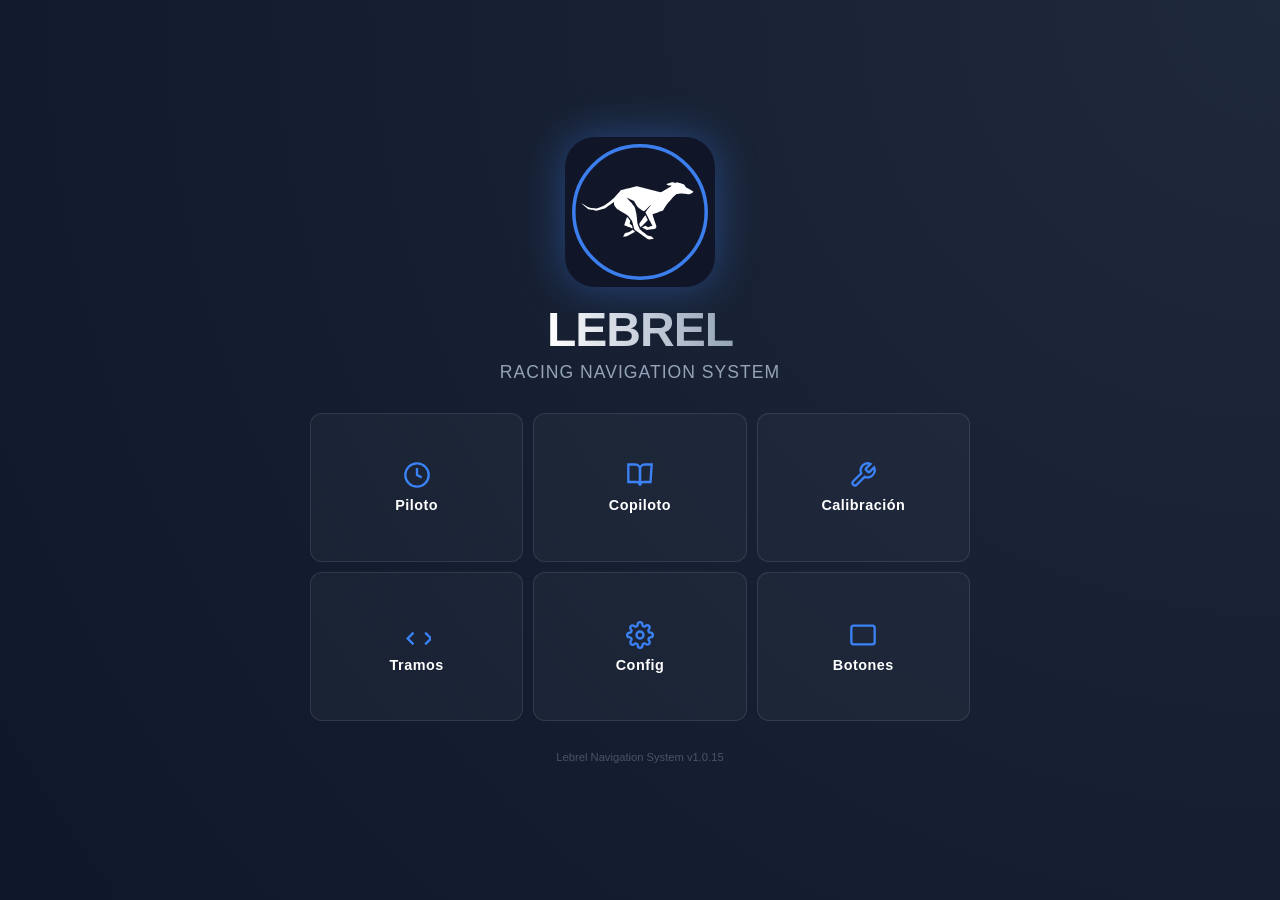
==== 2_APP/index.html @ ae7b4a0f "feat: initialize core application infrastructure and UI structure with essential navigation, telemet" ====
<!DOCTYPE html>
<html lang="es">

<head>
    <meta charset="UTF-8">
    <meta name="viewport" content="width=device-width, initial-scale=1.0">
    <title>Lebrel - Sistema de Navegación de Rally</title>
    <link rel="manifest" href="manifest.json">
    <link rel="stylesheet" href="css/style.css?v=17">
</head>

<body class="dark-theme">
    <!-- Contenedor para el header (oculto en el inicio pero necesario para el router) -->
    <div id="header-container" style="display: none;">
        <header class="unified-header"></header>
    </div>

    <main class="welcome-screen">
        <div class="welcome-container">
            <img src="icon.svg" alt="Lebrel Logo" class="logo-large">
            <h1>LEBREL</h1>
            <p class="subtitle">Racing Navigation System</p>

            <div class="links-grid">
                <div onclick="window.navigateSPA('piloto.html')" class="welcome-card">
                    <svg viewBox="0 0 24 24" fill="none" stroke="currentColor" stroke-width="2">
                        <circle cx="12" cy="12" r="10" />
                        <path d="M12 6v6l4 2" />
                    </svg>
                    <span>Piloto</span>
                </div>
                <div onclick="window.navigateSPA('copiloto.html')" class="welcome-card">
                    <svg viewBox="0 0 24 24" fill="none" stroke="currentColor" stroke-width="2">
                        <path d="M2 3h6a4 4 0 0 1 4 4v14a3 3 0 0 0-3-3H2z" />
                        <path d="M22 3h-6a4 4 0 0 0-4 4v14a3 3 0 0 1 3-3h6z" />
                    </svg>
                    <span>Copiloto</span>
                </div>
                <div onclick="window.navigateSPA('calibracion.html')" class="welcome-card">
                    <svg viewBox="0 0 24 24" fill="none" stroke="currentColor" stroke-width="2">
                        <path
                            d="M14.7 6.3a1 1 0 0 0 0 1.4l1.6 1.6a1 1 0 0 0 1.4 0l3.77-3.77a6 6 0 0 1-7.94 7.94l-6.91 6.91a2.12 2.12 0 0 1-3-3l6.91-6.91a6 6 0 0 1 7.94-7.94l-3.76 3.76z" />
                    </svg>
                    <span>Calibración</span>
                </div>
                <div onclick="window.navigateSPA('tramos.html')" class="welcome-card">
                    <svg viewBox="0 0 24 24" fill="none" stroke="currentColor" stroke-width="2">
                        <path d="M9 20l-5-5 5-5m10 10l5-5-5-5" />
                    </svg>
                    <span>Tramos</span>
                </div>
                <div onclick="window.navigateSPA('config.html')" class="welcome-card">
                    <svg viewBox="0 0 24 24" fill="none" stroke="currentColor" stroke-width="2">
                        <circle cx="12" cy="12" r="3" />
                        <path
                            d="M19.4 15a1.65 1.65 0 0 0 .33 1.82l.06.06a2 2 0 0 1 0 2.83 2 2 0 0 1-2.83 0l-.06-.06a1.65 1.65 0 0 0-1.82-.33 1.65 1.65 0 0 0-1 1.51V21a2 2 0 0 1-2 2 2 2 0 0 1-2-2v-.09A1.65 1.65 0 0 0 9 19.4a1.65 1.65 0 0 0-1.82.33l-.06.06a2 2 0 0 1-2.83 0 2 2 0 0 1 0-2.83l.06-.06a1.65 1.65 0 0 0 .33-1.82 1.65 1.65 0 0 0-1.51-1H3a2 2 0 0 1-2-2 2 2 0 0 1 2-2h.09A1.65 1.65 0 0 0 4.6 9a1.65 1.65 0 0 0-.33-1.82l-.06-.06a2 2 0 0 1 0-2.83 2 2 0 0 1 2.83 0l.06.06a1.65 1.65 0 0 0 1.82.33H9a1.65 1.65 0 0 0 1-1.51V3a2 2 0 0 1 2-2 2 2 0 0 1 2 2v.09a1.65 1.65 0 0 0 1 1.51 1.65 1.65 0 0 0 1.82-.33l.06-.06a2 2 0 0 1 2.83 0 2 2 0 0 1 0 2.83l-.06.06a1.65 1.65 0 0 0-.33 1.82V9a1.65 1.65 0 0 0 1.51 1H21a2 2 0 0 1 2 2 2 2 0 0 1-2 2h-.09a1.65 1.65 0 0 0-1.51 1z" />
                    </svg>
                    <span>Config</span>
                </div>
                <div onclick="window.navigateSPA('botonera.html')" class="welcome-card">
                    <svg viewBox="0 0 24 24" fill="none" stroke="currentColor" stroke-width="2">
                        <rect x="2" y="4" width="20" height="16" rx="2" />
                        <path
                            d="M6 8h.01M10 8h.01M14 8h.01M18 8h.01M6 12h.01M10 12h.01M14 12h.01M18 12h.01M6 16h.01M10 16h.01M14 16h.01M18 16h.01" />
                    </svg>
                    <span>Botones</span>
                </div>
            </div>

            <div class="version-tag">Lebrel Navigation System v1.0.15</div>
        </div>
    </main>

    <script type="module">
        import { initRouter } from './js/router.js';
        initRouter();

        if ('serviceWorker' in navigator) {
            window.addEventListener('load', () => {
                navigator.serviceWorker.register('sw.js?v=17').catch(err => console.log('SW Fail:', err));
            });
        }
    </script>
</body>

</html>
---- 2_APP/css/style.css ----
:root {
    --bg-dark: #0f172a;
    --glass-bg: rgba(30, 41, 59, 0.7);
    --glass-border: rgba(255, 255, 255, 0.1);
    --glass-shadow: 0 8px 32px 0 rgba(0, 0, 0, 0.37);
    --accent-red: #ef4444;
    --accent-green: #22c55e;
    --accent-blue: #3b82f6;
    --text-primary: #f8fafc;
    --text-secondary: #94a3b8;
    --font-main: 'Segoe UI', Roboto, Helvetica, Arial, sans-serif;
}

* {
    box-sizing: border-box;
    margin: 0;
    padding: 0;
}

body.dark-theme {
    background-color: var(--bg-dark);
    /* Fondo con un sutil gradiente o imagen para hacer resaltar el glassmorphism */
    background: radial-gradient(circle at top right, #1e293b, var(--bg-dark));
    color: var(--text-primary);
    font-family: var(--font-main);
    min-height: 100vh;
    display: flex;
    padding: 0;
    overflow-y: auto;
}

/* Glassmorphism Container */
.glass-container {
    background: var(--glass-bg);
    backdrop-filter: blur(12px);
    -webkit-backdrop-filter: blur(12px);
    border: none;
    border-radius: 0;
    padding: 8px 12px;
    width: 100%;
    max-width: 100%;
    min-height: 100vh;
    margin: 0;
    box-shadow: none;
    display: flex;
    flex-direction: column;
}

header {
    display: flex;
    justify-content: space-between;
    align-items: center;
    border-bottom: 1px solid var(--glass-border);
    padding-bottom: 8px;
    margin-bottom: 12px;
}

header h1 {
    font-size: 2rem;
    font-weight: 600;
    letter-spacing: 1px;
}

.status {
    padding: 8px 16px;
    border-radius: 20px;
    font-size: 0.9rem;
    font-weight: bold;
    text-transform: uppercase;
    transition: all 0.3s ease;
}

.header-right {
    display: flex;
    align-items: center;
    gap: 8px;
}

.status-dot {
    width: 10px;
    height: 10px;
    border-radius: 50%;
    margin-left: 5px;
    transition: all 0.3s ease;
    box-shadow: 0 0 5px rgba(0, 0, 0, 0.5);
}

.status-dot.disconnected {
    background-color: var(--accent-red);
    box-shadow: 0 0 8px var(--accent-red);
}

.status-dot.connected {
    background-color: var(--accent-green);
    box-shadow: 0 0 8px var(--accent-green);
}

/* Dashboard Layout */
.dashboard {
    display: grid;
    grid-template-columns: repeat(auto-fit, minmax(280px, 1fr));
    gap: 12px;
    flex: 1;
}

.copilot-layout {
    grid-template-columns: 2fr 1fr;
}

/* Glassy Cards */
.card {
    background: rgba(255, 255, 255, 0.03);
    border: 1px solid var(--glass-border);
    border-radius: 12px;
    padding: 12px;
    display: flex;
    flex-direction: column;
    justify-content: center;
    align-items: center;
    transition: transform 0.3s ease, box-shadow 0.3s ease;
}

.card:hover {
    transform: translateY(-5px);
    box-shadow: 0 10px 25px rgba(0, 0, 0, 0.5);
    background: rgba(255, 255, 255, 0.06);
}

.card h3 {
    color: var(--text-secondary);
    font-size: clamp(0.9rem, 3.5vmin, 1.2rem);
    font-weight: 500;
    margin-bottom: 8px;
    text-transform: uppercase;
    letter-spacing: 2px;
}

.value {
    font-size: clamp(2rem, 8vmin, 3.5rem);
    font-weight: 700;
    font-variant-numeric: tabular-nums;
    line-height: 1.1;
}

.metric-large .value {
    font-size: clamp(3rem, 12vmin, 5.5rem);
}

.value.positive {
    color: var(--accent-green);
}

.value.negative {
    color: var(--accent-red);
}

/* Buttons & Controls */
.controls {
    display: flex;
    gap: 10px;
}

.mt-2 {
    margin-top: 20px;
}

button {
    background: rgba(255, 255, 255, 0.1);
    border: 1px solid var(--glass-border);
    color: var(--text-primary);
    padding: 12px 24px;
    border-radius: 8px;
    font-size: 1rem;
    font-weight: 600;
    cursor: pointer;
    transition: all 0.2s ease;
}

button:hover {
    background: rgba(255, 255, 255, 0.2);
}

button:active {
    transform: scale(0.95);
}

button.danger {
    background: rgba(239, 68, 68, 0.2);
    border-color: var(--accent-red);
}

button.danger:hover {
    background: rgba(239, 68, 68, 0.4);
}

.btn-group-vertical {
    display: flex;
    flex-direction: column;
    width: 100%;
    gap: 12px;
}

.btn-group-vertical button {
    width: 100%;
    padding: 16px;
    font-size: 1.1rem;
}

/* Navegación común y Unified Header */
.unified-header {
    display: flex;
    justify-content: space-between;
    align-items: center;
    border-bottom: 1px solid var(--glass-border);
    padding-bottom: 8px;
    margin-bottom: 10px;
    width: 100%;
}

/* --- Nav & Dropdown --- */
.main-nav {
    display: flex;
    align-items: center;
    gap: 8px;
}

.nav-dropdown {
    position: relative;
    display: inline-block;
}

.btn-more {
    background: rgba(255, 255, 255, 0.05);
    border: 1px solid var(--glass-border);
    color: var(--text-secondary);
    padding: 6px 12px;
    border-radius: 6px;
    cursor: pointer;
    font-size: 1.2rem;
    font-weight: bold;
    display: flex;
    align-items: center;
    transition: all 0.2s;
}

.btn-more:hover {
    background: rgba(255, 255, 255, 0.1);
    color: var(--text-primary);
}

.dropdown-content {
    display: none;
    position: absolute;
    top: 100%;
    right: 0;
    background: #1e293b;
    border: 1px solid var(--glass-border);
    border-radius: 10px;
    min-width: 160px;
    box-shadow: 0 10px 25px rgba(0, 0, 0, 0.5);
    z-index: 3000;
    margin-top: 8px;
    overflow: hidden;
}

.dropdown-content a {
    color: var(--text-secondary);
    padding: 12px 16px;
    text-decoration: none;
    display: block;
    font-size: 0.9rem;
    transition: background 0.2s;
}

.dropdown-content a:hover {
    background: rgba(255, 255, 255, 0.05);
    color: var(--accent-blue);
}

.nav-dropdown:hover .dropdown-content {
    display: block;
}

/* --- Adaptación Rotación --- */
.rotate-90 .unified-header {
    width: 100vh !important;
    /* Asegurar que ocupe todo el ancho al rotar */
}

.nav-link {
    text-decoration: none;
    color: var(--text-secondary);
    font-size: 1.1rem;
    font-weight: 700;
    padding: 8px 16px;
    border-radius: 8px;
    transition: all 0.3s ease;
    border: 1px solid transparent;
}

.nav-link:hover {
    background: rgba(255, 255, 255, 0.05);
}

.nav-link.active {
    background: rgba(255, 255, 255, 0.1);
    color: var(--text-primary);
    border-color: var(--glass-border);
}

.stage-info {
    display: flex;
    gap: 15px;
    font-size: clamp(1rem, 3vmin, 1.3rem);
    font-weight: 600;
    color: var(--text-primary);
    text-transform: uppercase;
    align-items: center;
}

.stage-info .separator {
    color: var(--text-secondary);
}

/* Tablas */
.tramo-table {
    width: 100%;
    border-collapse: collapse;
    font-size: 1rem;
    text-align: center;
}

.tramo-table th {
    background: rgba(0, 0, 0, 0.2);
    padding: 12px;
    color: var(--text-secondary);
    border-bottom: 1px solid var(--glass-border);
}

.tramo-table td {
    padding: 15px 12px;
    border-bottom: 1px solid rgba(255, 255, 255, 0.05);
}

.tramo-table tr {
    transition: background 0.3s ease;
}

.passed-row {
    color: rgba(255, 255, 255, 0.3);
    background: rgba(0, 0, 0, 0.1);
}

.active-row {
    background: rgba(34, 197, 94, 0.2);
    /* Fondo verde (positive) atenuado */
    color: var(--text-primary);
    border-left: 4px solid var(--accent-green);
    transform: scale(1.02);
    box-shadow: 0 4px 10px rgba(0, 0, 0, 0.2);
}

.icon-btn {
    background: transparent;
    border: none;
    color: var(--text-secondary);
    padding: 8px;
    border-radius: 8px;
    cursor: pointer;
    display: flex;
    align-items: center;
    justify-content: center;
    transition: all 0.2s ease;
}

.icon-btn:hover {
    background: rgba(255, 255, 255, 0.1);
    color: var(--text-primary);
}

/* Global Responsive Adjustments */
@media (max-width: 768px) {
    .glass-container {
        padding: 15px;
        border-radius: 12px;
    }

    header {
        flex-direction: column;
        align-items: stretch;
        gap: 15px;
    }

    .stage-info {
        justify-content: center;
    }

    .unified-header {
        flex-direction: column;
        align-items: stretch;
        gap: 15px;
    }

    .unified-header>div:last-child {
        justify-content: center;
    }
}

/* Screen Rotation */
body.rotate-90 {
    transform: rotate(90deg) translateY(-100%);
    transform-origin: top left;
    width: 100vh !important;
    height: 100vw !important;
    position: absolute;
    top: 0;
    left: 0;
}

body.rotate-180 {
    transform: rotate(180deg);
}

body.rotate-270 {
    transform: rotate(270deg) translateX(-100%);
    transform-origin: top left;
    width: 100vh !important;
    height: 100vw !important;
    position: absolute;
    top: 0;
    left: 0;
}

/* --- Mini Botonera en Copiloto --- */
.botonera-mini-grid {
    display: grid;
    grid-template-columns: 1fr 1fr;
    gap: 8px;
    margin-top: 5px;
}

.btn-mini {
    padding: 12px 5px;
    border-radius: 8px;
    background: rgba(255, 255, 255, 0.05);
    border: 1px solid var(--glass-border);
    color: var(--text-primary);
    font-weight: 700;
    font-size: 0.85rem;
    cursor: pointer;
    transition: all 0.2s;
    display: flex;
    justify-content: center;
    align-items: center;
}

.btn-mini:active {
    transform: scale(0.95);
    background: rgba(255, 255, 255, 0.15);
}

.btn-mini.plus {
    border-color: var(--accent-green);
    color: var(--accent-green);
}

.btn-mini.minus {
    border-color: var(--accent-red);
    color: var(--accent-red);
}

.btn-mini.action {
    border-color: var(--accent-blue);
    color: var(--accent-blue);
}

.tenths {
    font-size: 0.7em;
    opacity: 0.6;
    margin-left: 2px;
}

/* --- Modales --- */
.modal-overlay {
    position: fixed;
    inset: 0;
    background: rgba(0, 0, 0, 0.7);
    backdrop-filter: blur(5px);
    display: none;
    align-items: center;
    justify-content: center;
    z-index: 2000;
}

.modal-overlay.open {
    display: flex;
}

.modal-box {
    background: #1e293b;
    border: 1px solid var(--glass-border);
    border-radius: 10px;
    padding: 24px;
    width: min(400px, 90vw);
    display: flex;
    flex-direction: column;
    gap: 15px;
    box-shadow: 0 10px 40px rgba(0, 0, 0, 0.5);
}

.modal-box h3 {
    margin: 0;
    color: var(--text-primary);
}

.modal-actions {
    display: flex;
    gap: 10px;
    justify-content: flex-end;
    margin-top: 10px;
}

.btn-modal-cancel,
.btn-modal-ok {
    padding: 10px 20px;
    border-radius: 8px;
    font-weight: 700;
    cursor: pointer;
    transition: all 0.2s;
}

.btn-modal-cancel {
    background: transparent;
    border: 1px solid var(--glass-border);
    color: var(--text-secondary);
}

.btn-modal-ok {
    background: rgba(59, 130, 246, 0.2);
    border: 1px solid var(--accent-blue);
    color: var(--accent-blue);
}

.btn-modal-ok:hover {
    background: rgba(59, 130, 246, 0.4);
}

.form-group label {
    display: block;
    margin-bottom: 5px;
    color: var(--text-secondary);
    font-size: 0.9rem;
}

/* --- Teclado Numérico y Editor --- */
.cell-edit-bar {
    position: fixed;
    bottom: 0;
    left: 0;
    width: 100%;
    background: #0f172a;
    border-top: 1px solid var(--glass-border);
    transform: translateY(100%);
    transition: transform 0.3s cubic-bezier(0.4, 0, 0.2, 1);
    z-index: 3000;
}

.cell-edit-bar.open {
    transform: translateY(0);
}

.edit-container-full {
    display: flex;
    max-width: 1200px;
    margin: 0 auto;
    gap: 20px;
    align-items: center;
}

.edit-left {
    flex: 1;
    display: flex;
    flex-direction: column;
    gap: 10px;
}

.edit-left span {
    font-size: 1.1rem;
    color: var(--text-secondary);
    font-weight: bold;
}

.edit-input-large {
    width: 100%;
    background: rgba(0, 0, 0, 0.3);
    border: 1px solid var(--glass-border);
    border-radius: 12px;
    color: white;
    font-size: 2.8rem;
    padding: 10px;
    text-align: center;
    font-weight: 800;
    outline: none;
}

.edit-actions-main {
    display: flex;
    gap: 10px;
}

.edit-actions-main button {
    flex: 1;
    padding: 15px;
    border-radius: 10px;
    font-weight: bold;
    cursor: pointer;
    border: 1px solid var(--glass-border);
}

.btn-cancel {
    background: rgba(239, 68, 68, 0.1);
    color: var(--accent-red);
}

.btn-ok {
    background: rgba(34, 197, 94, 0.1);
    color: var(--accent-green);
    font-size: 1.1rem;
}

.edit-keypad {
    display: grid;
    grid-template-columns: repeat(4, 75px);
    grid-template-rows: repeat(4, 60px);
    gap: 8px;
}

.btn-key {
    background: rgba(255, 255, 255, 0.05);
    border: 1px solid var(--glass-border);
    border-radius: 8px;
    color: white;
    font-size: 1.5rem;
    font-weight: bold;
    cursor: pointer;
    display: flex;
    align-items: center;
    justify-content: center;
}

.btn-key:active {
    background: var(--accent-blue);
    transform: scale(0.95);
}

.btn-key.special {
    color: var(--accent-blue);
    background: rgba(59, 130, 246, 0.1);
}

.btn-key.action {
    color: var(--accent-red);
    font-size: 1.2rem;
}

.btn-key.zero-wide {
    grid-column: span 1;
}

.selected-highlight {
    background: rgba(59, 130, 246, 0.15) !important;
    border-color: var(--accent-blue) !important;
    box-shadow: 0 0 15px rgba(59, 130, 246, 0.2);
}

@media (max-width: 768px) {
    .edit-container-full {
        flex-direction: column;
        gap: 15px;
    }

    .edit-keypad {
        grid-template-columns: repeat(4, 1fr);
        width: 100%;
    }

    .edit-input-large {
        font-size: 2.2rem;
    }
}


/* --- Quick Adjust en Modal --- */
.modal-quick-adjust {
    display: grid;
    grid-template-columns: repeat(4, 1fr);
    gap: 10px;
    margin: 10px 0;
}

.btn-quick {
    padding: 15px 5px;
    border-radius: 8px;
    background: rgba(255, 255, 255, 0.05);
    border: 1px solid var(--glass-border);
    color: var(--text-primary);
    font-weight: bold;
    cursor: pointer;
}

.btn-quick.plus {
    border-color: var(--accent-green);
    color: var(--accent-green);
}

.btn-quick.minus {
    border-color: var(--accent-red);
    color: var(--accent-red);
}

.btn-quick.zero {
    border-color: var(--text-secondary);
    color: var(--text-secondary);
    opacity: 0.8;
}

.btn-quick:active {
    transform: scale(0.95);
    background: rgba(255, 255, 255, 0.1);
}

/* --- Header Logo --- */
.header-logo-link {
    display: flex;
    align-items: center;
    padding: 0 5px;
    transition: transform 0.2s;
}

.header-logo-link:active {
    transform: scale(0.9);
}

.header-logo-img {
    height: 28px;
    width: 28px;
    filter: drop-shadow(0 0 5px rgba(59, 130, 246, 0.5));
}

/* --- Welcome Page --- */
.welcome-screen {
    flex: 1;
    display: flex;
    align-items: center;
    justify-content: center;
    width: 100%;
    min-height: 100vh;
}

.welcome-container {
    text-align: center;
    padding: 20px;
    max-width: 700px;
    width: 95%;
    margin: auto;
    animation: fadeInWelcome 1s ease-out;
    display: flex;
    flex-direction: column;
    align-items: center;
    justify-content: center;
}

@keyframes fadeInWelcome {
    from {
        opacity: 0;
        transform: translateY(20px);
    }

    to {
        opacity: 1;
        transform: translateY(0);
    }
}

.logo-large {
    width: 150px;
    height: 150px;
    margin-bottom: 15px;
    filter: drop-shadow(0 0 20px rgba(59, 130, 246, 0.4));
}

.welcome-container h1 {
    font-size: 3rem;
    font-weight: 900;
    margin-bottom: 5px;
    background: linear-gradient(to right, #fff, #94a3b8);
    -webkit-background-clip: text;
    -webkit-text-fill-color: transparent;
    letter-spacing: -1px;
}

.welcome-container .subtitle {
    color: var(--text-secondary);
    font-size: 1.1rem;
    margin-bottom: 20px;
    letter-spacing: 1px;
    text-transform: uppercase;
}

.links-grid {
    display: grid;
    grid-template-columns: repeat(3, 1fr);
    gap: 10px;
    margin-top: 10px;
    width: 100%;
}

.welcome-card {
    background: rgba(255, 255, 255, 0.03);
    border: 1px solid var(--glass-border);
    border-radius: 12px;
    padding: 10px;
    text-decoration: none;
    color: white;
    transition: all 0.3s cubic-bezier(0.4, 0, 0.2, 1);
    display: flex;
    flex-direction: column;
    align-items: center;
    justify-content: center;
    gap: 8px;
    cursor: pointer;
    aspect-ratio: 1 / 0.7;
    height: auto;
}

.welcome-card:hover {
    background: rgba(59, 130, 246, 0.1);
    border-color: var(--accent-blue);
    transform: translateY(-3px);
    box-shadow: 0 5px 15px rgba(0, 0, 0, 0.3);
}

.welcome-card svg {
    width: 28px;
    height: 28px;
    color: var(--accent-blue);
}

.welcome-card span {
    font-weight: bold;
    font-size: 0.9rem;
    letter-spacing: 0.5px;
    white-space: nowrap;
}

.welcome-container .version-tag {
    margin-top: 30px;
    font-size: 0.7rem;
    color: var(--text-secondary);
    opacity: 0.4;
}

@media (max-width: 600px) {
    .links-grid {
        grid-template-columns: repeat(2, 1fr);
    }

    .welcome-container h1 {
        font-size: 2.5rem;
    }

    .logo-large {
        width: 120px;
        height: 120px;
    }
}
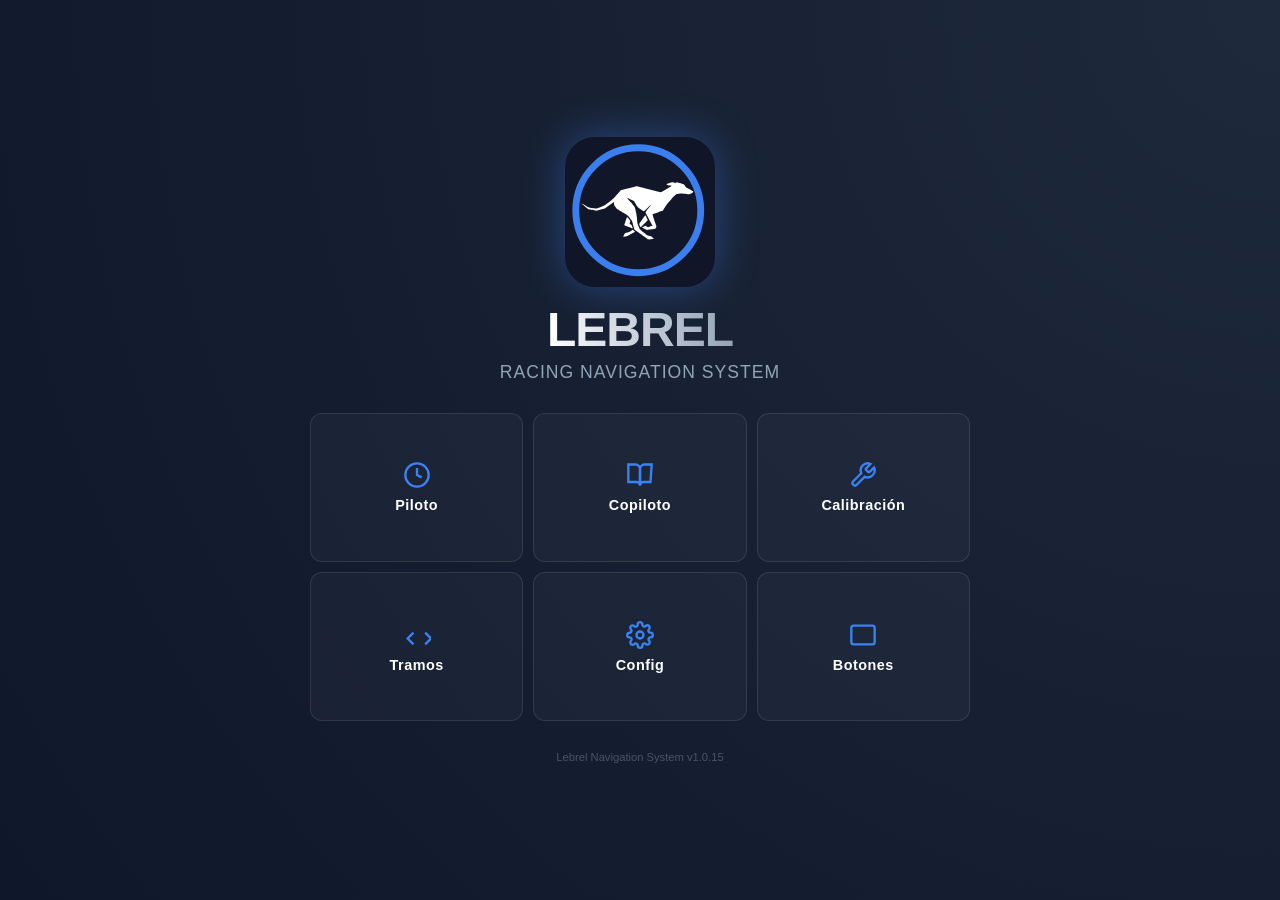
==== commit 9ce13506: "feat: implement PWA structure with service worker, UI styling, and testing utilities" ====
--- a/2_APP/index.html
+++ b/2_APP/index.html
@@ -6,7 +6,7 @@
     <meta name="viewport" content="width=device-width, initial-scale=1.0">
     <title>Lebrel - Sistema de Navegación de Rally</title>
     <link rel="manifest" href="manifest.json">
-    <link rel="stylesheet" href="css/style.css?v=17">
+    <link rel="stylesheet" href="css/style.css?v=19">
 </head>
 
 <body class="dark-theme">
@@ -77,7 +77,7 @@
 
         if ('serviceWorker' in navigator) {
             window.addEventListener('load', () => {
-                navigator.serviceWorker.register('sw.js?v=17').catch(err => console.log('SW Fail:', err));
+                navigator.serviceWorker.register('sw.js?v=19').catch(err => console.log('SW Fail:', err));
             });
         }
     </script>
--- a/2_APP/css/style.css
+++ b/2_APP/css/style.css
@@ -742,9 +742,15 @@
 }
 
 .header-logo-img {
-    height: 28px;
-    width: 28px;
-    filter: drop-shadow(0 0 5px rgba(59, 130, 246, 0.5));
+    height: 32px;
+    width: 32px;
+    filter: drop-shadow(0 0 8px rgba(59, 130, 246, 0.8)) brightness(1.3);
+    transition: all 0.3s cubic-bezier(0.4, 0, 0.2, 1);
+}
+
+.header-logo-link:hover .header-logo-img {
+    filter: drop-shadow(0 0 12px var(--accent-blue)) brightness(1.5);
+    transform: scale(1.08);
 }
 
 /* --- Welcome Page --- */
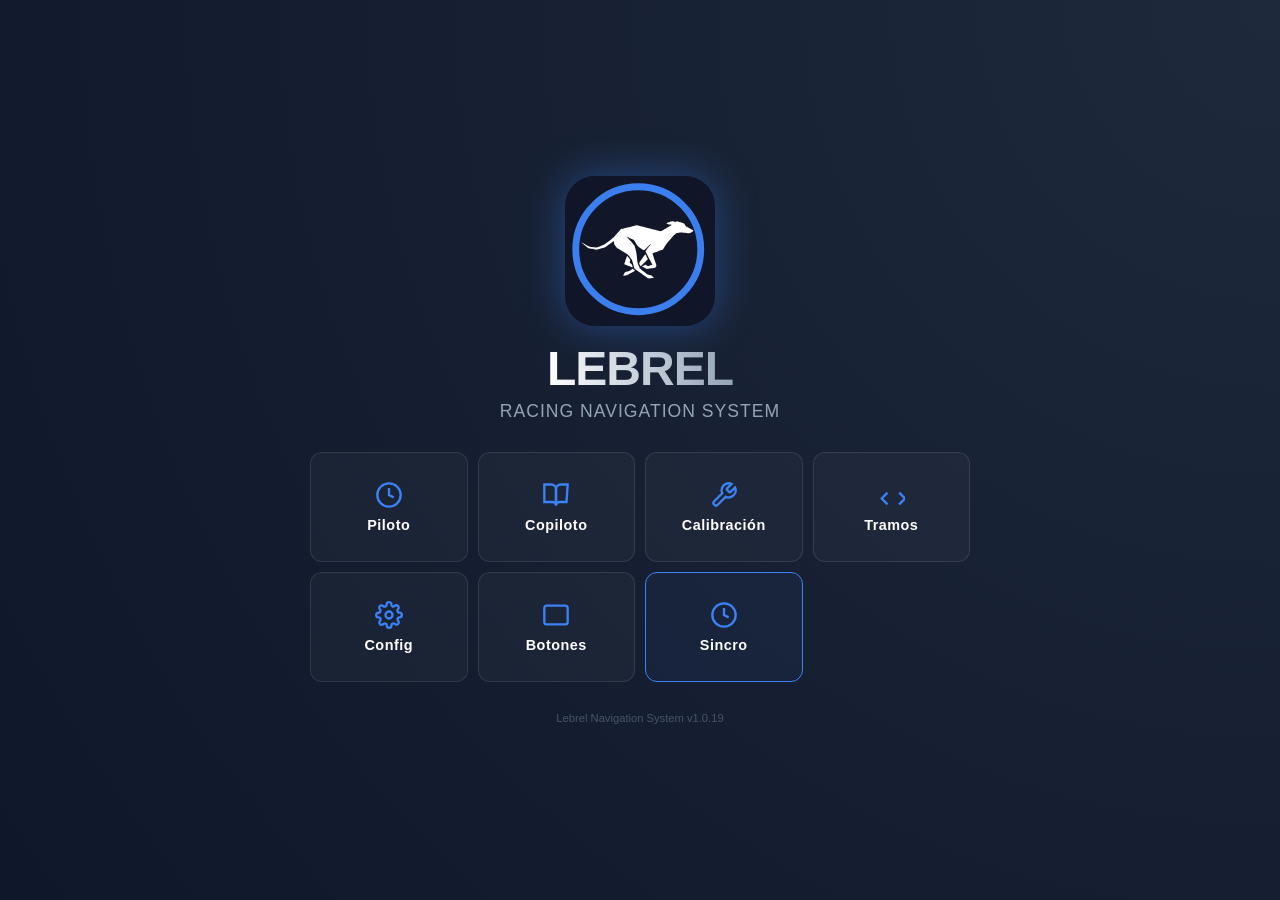
==== commit 22370dd8: "feat: Sincronización del reloj" ====
--- a/2_APP/index.html
+++ b/2_APP/index.html
@@ -6,7 +6,7 @@
     <meta name="viewport" content="width=device-width, initial-scale=1.0">
     <title>Lebrel - Sistema de Navegación de Rally</title>
     <link rel="manifest" href="manifest.json">
-    <link rel="stylesheet" href="css/style.css?v=19">
+    <link rel="stylesheet" href="css/style.css?v=20">
 </head>
 
 <body class="dark-theme">
@@ -65,9 +65,16 @@
                     </svg>
                     <span>Botones</span>
                 </div>
+                <div onclick="window.navigateSPA('sincronizacion.html')" class="welcome-card" style="border-color: var(--accent-blue); background: rgba(59, 130, 246, 0.05);">
+                    <svg viewBox="0 0 24 24" fill="none" stroke="currentColor" stroke-width="2">
+                        <circle cx="12" cy="12" r="10" />
+                        <polyline points="12 6 12 12 16 14" />
+                    </svg>
+                    <span>Sincro</span>
+                </div>
             </div>
 
-            <div class="version-tag">Lebrel Navigation System v1.0.15</div>
+            <div class="version-tag">Lebrel Navigation System v1.0.19</div>
         </div>
     </main>
 
@@ -77,7 +84,7 @@
 
         if ('serviceWorker' in navigator) {
             window.addEventListener('load', () => {
-                navigator.serviceWorker.register('sw.js?v=19').catch(err => console.log('SW Fail:', err));
+                navigator.serviceWorker.register('sw.js?v=20').catch(err => console.log('SW Fail:', err));
             });
         }
     </script>
--- a/2_APP/css/style.css
+++ b/2_APP/css/style.css
@@ -744,7 +744,7 @@
 .header-logo-img {
     height: 32px;
     width: 32px;
-    filter: drop-shadow(0 0 8px rgba(59, 130, 246, 0.8)) brightness(1.3);
+    filter: drop-shadow(0 0 3px rgba(59, 130, 246, 0.8)) brightness(1.3);
     transition: all 0.3s cubic-bezier(0.4, 0, 0.2, 1);
 }
 
@@ -815,7 +815,7 @@
 
 .links-grid {
     display: grid;
-    grid-template-columns: repeat(3, 1fr);
+    grid-template-columns: repeat(4, 1fr);
     gap: 10px;
     margin-top: 10px;
     width: 100%;
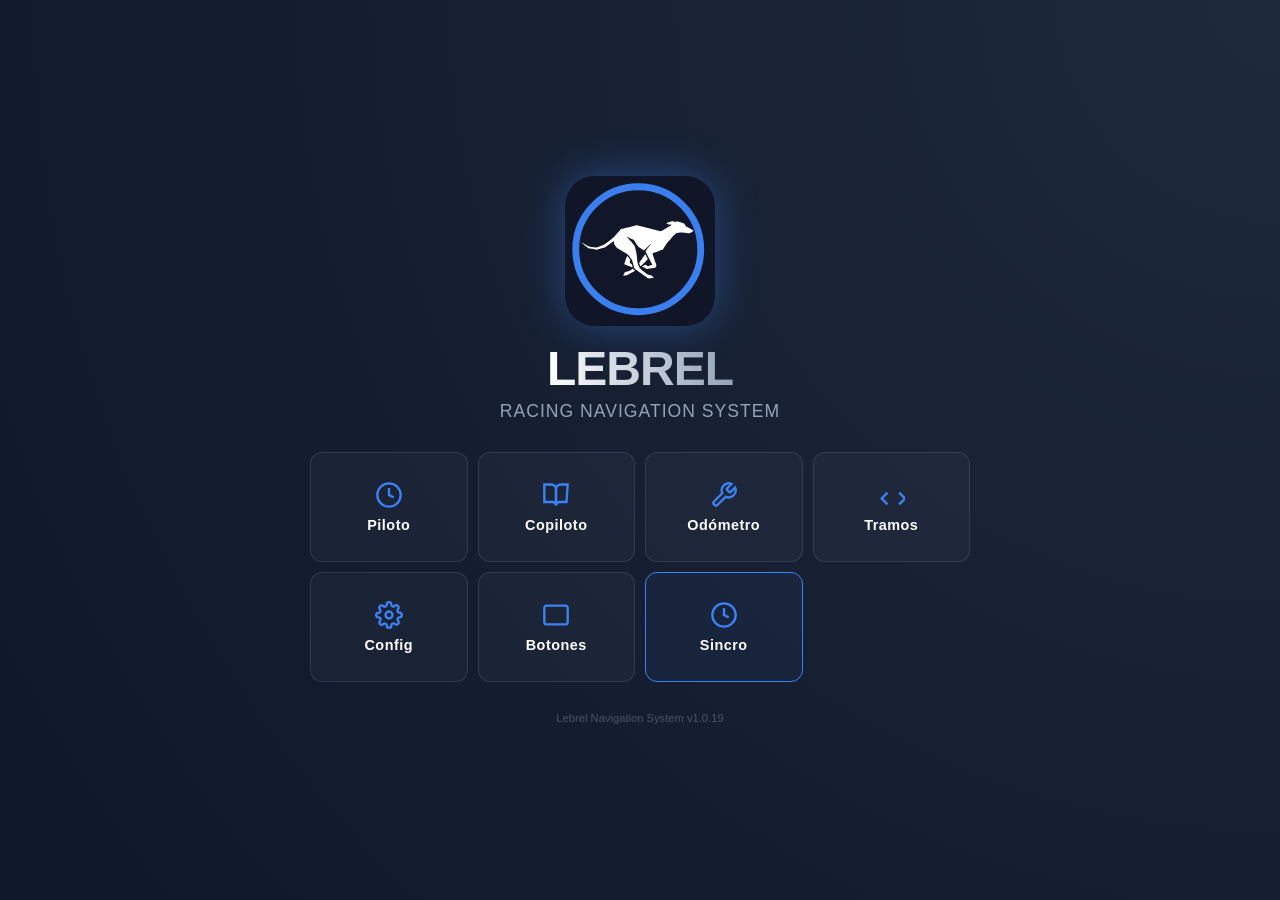
==== commit 4deda1e1: "feat: implement odometer calibration interface and core application logic modules" ====
--- a/2_APP/index.html
+++ b/2_APP/index.html
@@ -36,12 +36,12 @@
                     </svg>
                     <span>Copiloto</span>
                 </div>
-                <div onclick="window.navigateSPA('calibracion.html')" class="welcome-card">
+                <div onclick="window.navigateSPA('odometro.html')" class="welcome-card">
                     <svg viewBox="0 0 24 24" fill="none" stroke="currentColor" stroke-width="2">
                         <path
                             d="M14.7 6.3a1 1 0 0 0 0 1.4l1.6 1.6a1 1 0 0 0 1.4 0l3.77-3.77a6 6 0 0 1-7.94 7.94l-6.91 6.91a2.12 2.12 0 0 1-3-3l6.91-6.91a6 6 0 0 1 7.94-7.94l-3.76 3.76z" />
                     </svg>
-                    <span>Calibración</span>
+                    <span>Odómetro</span>
                 </div>
                 <div onclick="window.navigateSPA('tramos.html')" class="welcome-card">
                     <svg viewBox="0 0 24 24" fill="none" stroke="currentColor" stroke-width="2">
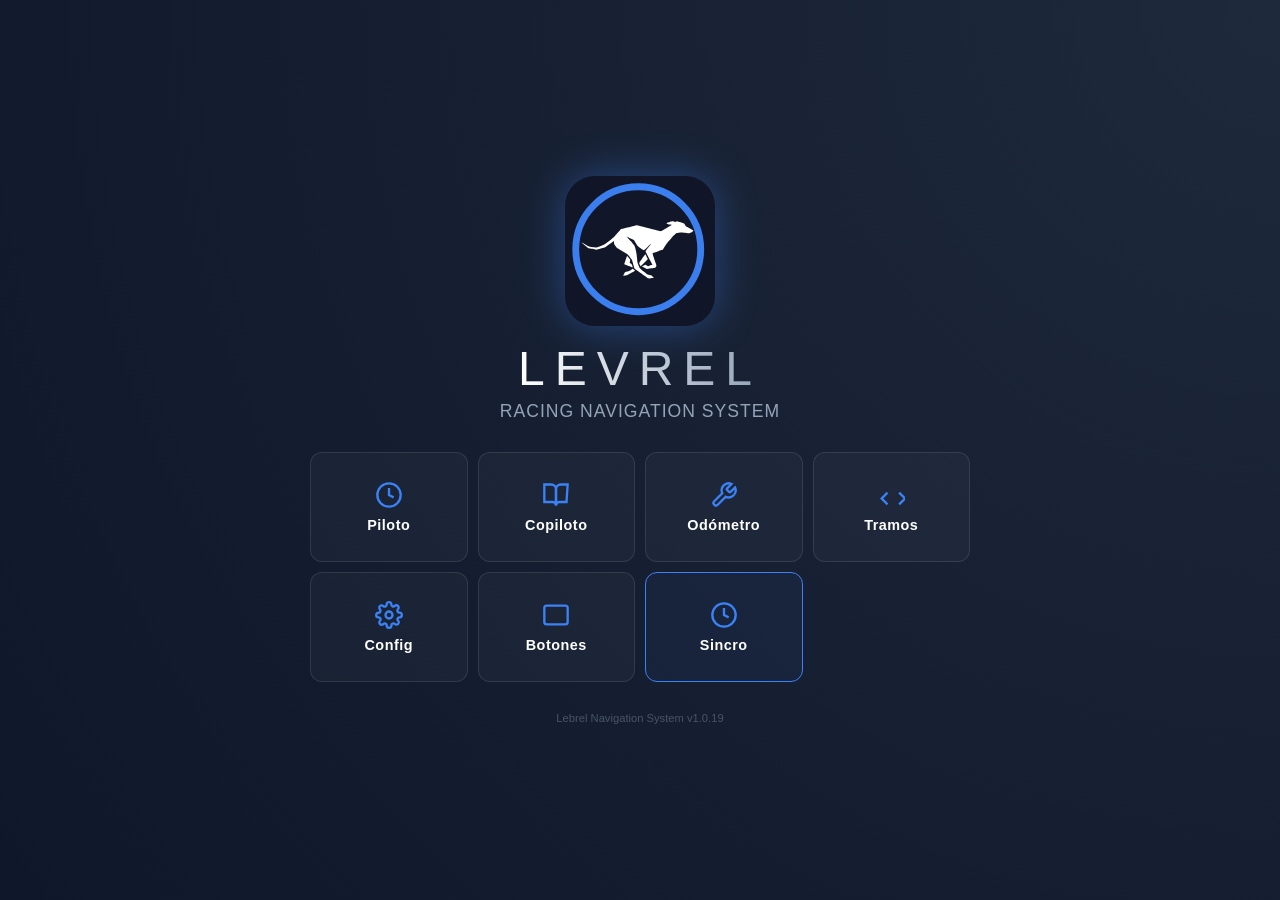
==== commit a5a584f8: "feat: initialize core application shell, navigation dashboard, and configuration module" ====
--- a/2_APP/index.html
+++ b/2_APP/index.html
@@ -6,7 +6,7 @@
     <meta name="viewport" content="width=device-width, initial-scale=1.0">
     <title>Lebrel - Sistema de Navegación de Rally</title>
     <link rel="manifest" href="manifest.json">
-    <link rel="stylesheet" href="css/style.css?v=20">
+    <link rel="stylesheet" href="css/style.css?v=21">
 </head>
 
 <body class="dark-theme">
@@ -18,7 +18,7 @@
     <main class="welcome-screen">
         <div class="welcome-container">
             <img src="icon.svg" alt="Lebrel Logo" class="logo-large">
-            <h1>LEBREL</h1>
+            <h1>LEVREL</h1>
             <p class="subtitle">Racing Navigation System</p>
 
             <div class="links-grid">
@@ -65,7 +65,8 @@
                     </svg>
                     <span>Botones</span>
                 </div>
-                <div onclick="window.navigateSPA('sincronizacion.html')" class="welcome-card" style="border-color: var(--accent-blue); background: rgba(59, 130, 246, 0.05);">
+                <div onclick="window.navigateSPA('sincronizacion.html')" class="welcome-card"
+                    style="border-color: var(--accent-blue); background: rgba(59, 130, 246, 0.05);">
                     <svg viewBox="0 0 24 24" fill="none" stroke="currentColor" stroke-width="2">
                         <circle cx="12" cy="12" r="10" />
                         <polyline points="12 6 12 12 16 14" />
@@ -84,7 +85,7 @@
 
         if ('serviceWorker' in navigator) {
             window.addEventListener('load', () => {
-                navigator.serviceWorker.register('sw.js?v=20').catch(err => console.log('SW Fail:', err));
+                navigator.serviceWorker.register('sw.js?v=21').catch(err => console.log('SW Fail:', err));
             });
         }
     </script>
--- a/2_APP/css/style.css
+++ b/2_APP/css/style.css
@@ -135,7 +135,11 @@
     letter-spacing: 2px;
 }
 
-.value {
+.value,
+.mono,
+[id^="val_"],
+.cronometro {
+    font-family: ui-monospace, SFMono-Regular, Menlo, Monaco, Consolas, "Liberation Mono", "Courier New", monospace;
     font-size: clamp(2rem, 8vmin, 3.5rem);
     font-weight: 700;
     font-variant-numeric: tabular-nums;
@@ -215,6 +219,20 @@
     padding-bottom: 8px;
     margin-bottom: 10px;
     width: 100%;
+}
+
+.unified-header .stage-info {
+    display: flex;
+    align-items: center;
+    gap: 6px;
+    font-size: 1.1rem;
+    color: var(--text-primary);
+}
+
+.unified-header .stage-info span {
+    font-size: 1.1rem !important;
+    font-family: var(--font-main);
+    font-weight: 500;
 }
 
 /* --- Nav & Dropdown --- */
@@ -797,12 +815,14 @@
 
 .welcome-container h1 {
     font-size: 3rem;
-    font-weight: 900;
+    font-weight: 500;
     margin-bottom: 5px;
     background: linear-gradient(to right, #fff, #94a3b8);
     -webkit-background-clip: text;
     -webkit-text-fill-color: transparent;
-    letter-spacing: -1px;
+    font-family: 'Michroma', sans-serif;
+    letter-spacing: 10px;
+    font-stretch: expanded;
 }
 
 .welcome-container .subtitle {
@@ -867,6 +887,40 @@
 }
 
 @media (max-width: 600px) {
+    .unified-header {
+        flex-wrap: wrap;
+        row-gap: 4px;
+        padding-bottom: 4px;
+        margin-bottom: 6px;
+    }
+    
+    .unified-header .header-logo-link {
+        order: 1;
+    }
+
+    .unified-header .main-nav {
+        order: 2;
+    }
+
+    .unified-header .header-right {
+        order: 3;
+        margin-left: auto;
+    }
+
+    .unified-header .stage-info {
+        order: 4;
+        flex-basis: 100%;
+        justify-content: center;
+        background: rgba(0, 0, 0, 0.15);
+        border-radius: 4px;
+        padding: 4px 0;
+        margin-top: 2px;
+    }
+
+    .unified-header .stage-info span {
+        font-size: 0.95rem !important;
+    }
+
     .links-grid {
         grid-template-columns: repeat(2, 1fr);
     }
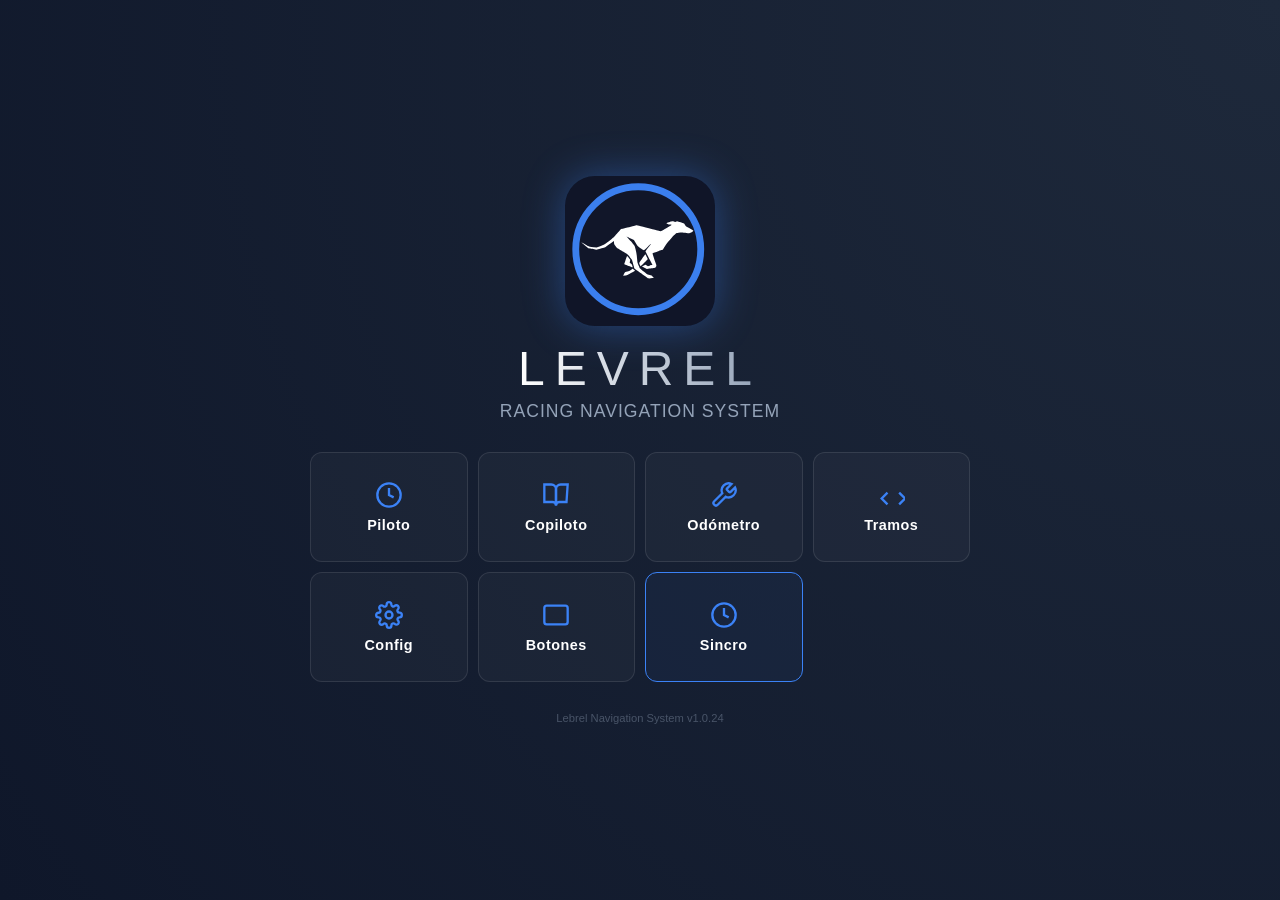
==== commit c959cf30: "feat: implement core rally navigation app features including pilot, odometer, and sync interfaces" ====
--- a/2_APP/index.html
+++ b/2_APP/index.html
@@ -6,7 +6,7 @@
     <meta name="viewport" content="width=device-width, initial-scale=1.0">
     <title>Lebrel - Sistema de Navegación de Rally</title>
     <link rel="manifest" href="manifest.json">
-    <link rel="stylesheet" href="css/style.css?v=21">
+    <link rel="stylesheet" href="css/style.css?v=24">
 </head>
 
 <body class="dark-theme">
@@ -75,7 +75,7 @@
                 </div>
             </div>
 
-            <div class="version-tag">Lebrel Navigation System v1.0.19</div>
+            <div class="version-tag">Lebrel Navigation System v1.0.24</div>
         </div>
     </main>
 
@@ -85,7 +85,7 @@
 
         if ('serviceWorker' in navigator) {
             window.addEventListener('load', () => {
-                navigator.serviceWorker.register('sw.js?v=21').catch(err => console.log('SW Fail:', err));
+                navigator.serviceWorker.register('sw.js?v=24').catch(err => console.log('SW Fail:', err));
             });
         }
     </script>
--- a/2_APP/css/style.css
+++ b/2_APP/css/style.css
@@ -344,7 +344,7 @@
 .tramo-table {
     width: 100%;
     border-collapse: collapse;
-    font-size: 1rem;
+    font-size: clamp(1.6rem, 3.8vmin, 2.3rem);
     text-align: center;
 }
 
@@ -820,7 +820,7 @@
     background: linear-gradient(to right, #fff, #94a3b8);
     -webkit-background-clip: text;
     -webkit-text-fill-color: transparent;
-    font-family: 'Michroma', sans-serif;
+    font-family: 'Outfit', sans-serif;
     letter-spacing: 10px;
     font-stretch: expanded;
 }
@@ -888,38 +888,73 @@
 
 @media (max-width: 600px) {
     .unified-header {
-        flex-wrap: wrap;
-        row-gap: 4px;
-        padding-bottom: 4px;
-        margin-bottom: 6px;
-    }
-    
+        display: grid !important;
+        grid-template-columns: auto 1fr auto !important;
+        grid-template-rows: auto auto !important;
+        row-gap: 4px !important;
+        column-gap: 6px !important;
+        padding-bottom: 4px !important;
+        margin-bottom: 6px !important;
+        width: 100% !important;
+        align-items: center !important;
+    }
+
     .unified-header .header-logo-link {
-        order: 1;
+        grid-column: 1 !important;
+        grid-row: 1 !important;
+        display: flex !important;
+        align-items: center !important;
+    }
+
+    .unified-header .header-logo-img {
+        height: 22px !important;
+        width: auto !important;
     }
 
     .unified-header .main-nav {
-        order: 2;
+        grid-column: 2 !important;
+        grid-row: 1 !important;
+        display: flex !important;
+        gap: 6px !important;
+        justify-content: flex-start !important;
+        align-items: center !important;
+    }
+
+    .unified-header .main-nav a {
+        font-size: 0.82rem !important;
+        padding: 2px 4px !important;
     }
 
     .unified-header .header-right {
-        order: 3;
-        margin-left: auto;
+        grid-column: 3 !important;
+        grid-row: 1 !important;
+        display: flex !important;
+        gap: 4px !important;
+        justify-content: flex-end !important;
+        align-items: center !important;
+    }
+
+    .unified-header .header-right .btn-icon {
+        padding: 2px !important;
+        width: 24px !important;
+        height: 24px !important;
     }
 
     .unified-header .stage-info {
-        order: 4;
-        flex-basis: 100%;
-        justify-content: center;
-        background: rgba(0, 0, 0, 0.15);
-        border-radius: 4px;
-        padding: 4px 0;
-        margin-top: 2px;
+        grid-column: 1 / span 3 !important;
+        grid-row: 2 !important;
+        display: flex !important;
+        justify-content: center !important;
+        background: rgba(0, 0, 0, 0.15) !important;
+        border-radius: 4px !important;
+        padding: 4px 0 !important;
+        margin-top: 2px !important;
     }
 
     .unified-header .stage-info span {
-        font-size: 0.95rem !important;
-    }
+        font-size: 0.92rem !important;
+    }
+
 
     .links-grid {
         grid-template-columns: repeat(2, 1fr);
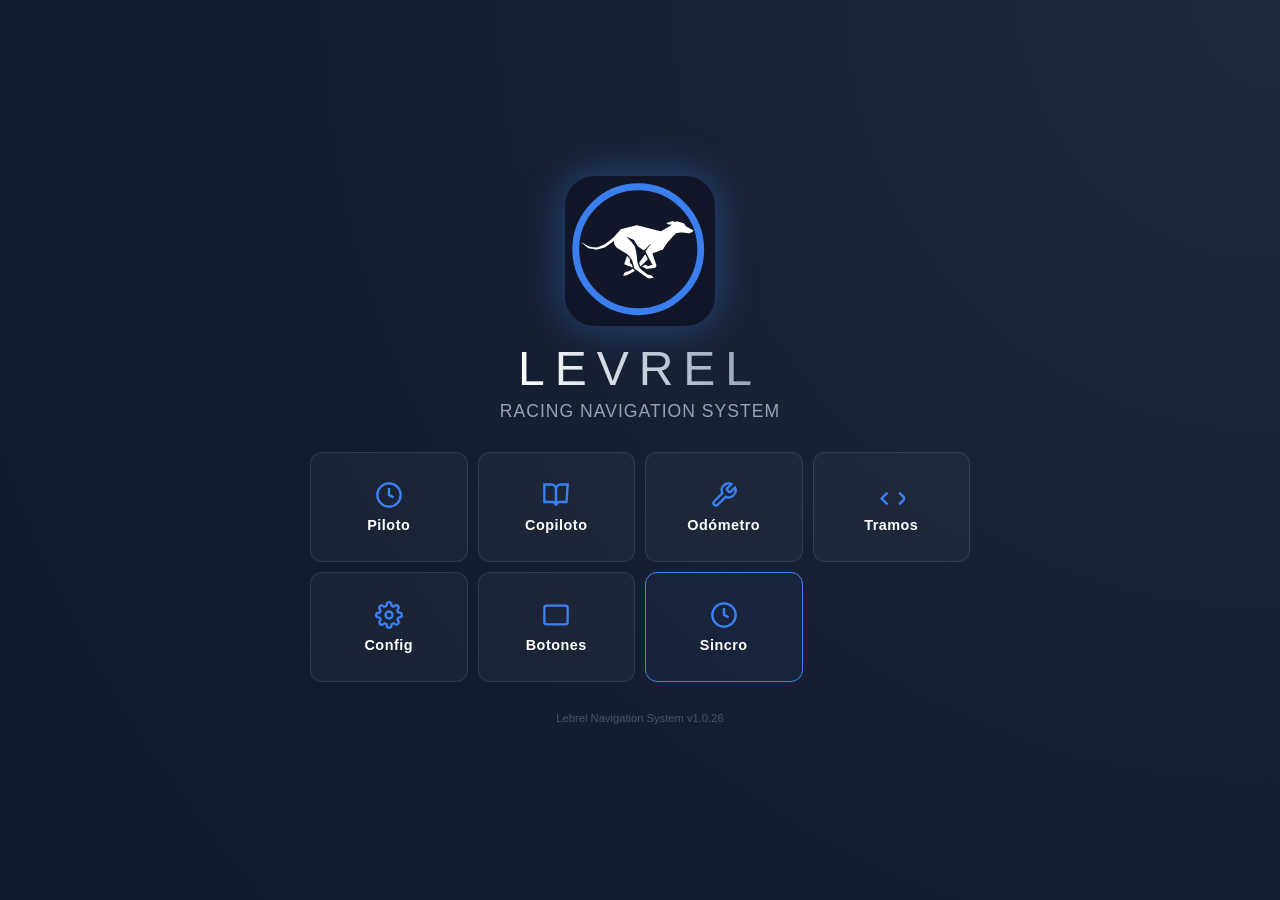
==== commit b46b2b77: "feat: initialize web application structure with configuration, debug, and driver interfaces, and add" ====
--- a/2_APP/index.html
+++ b/2_APP/index.html
@@ -6,7 +6,7 @@
     <meta name="viewport" content="width=device-width, initial-scale=1.0">
     <title>Lebrel - Sistema de Navegación de Rally</title>
     <link rel="manifest" href="manifest.json">
-    <link rel="stylesheet" href="css/style.css?v=24">
+    <link rel="stylesheet" href="css/style.css?v=26">
 </head>
 
 <body class="dark-theme">
@@ -75,7 +75,7 @@
                 </div>
             </div>
 
-            <div class="version-tag">Lebrel Navigation System v1.0.24</div>
+            <div class="version-tag">Lebrel Navigation System v1.0.26</div>
         </div>
     </main>
 
@@ -85,7 +85,7 @@
 
         if ('serviceWorker' in navigator) {
             window.addEventListener('load', () => {
-                navigator.serviceWorker.register('sw.js?v=24').catch(err => console.log('SW Fail:', err));
+                navigator.serviceWorker.register('sw.js?v=26').catch(err => console.log('SW Fail:', err));
             });
         }
     </script>
